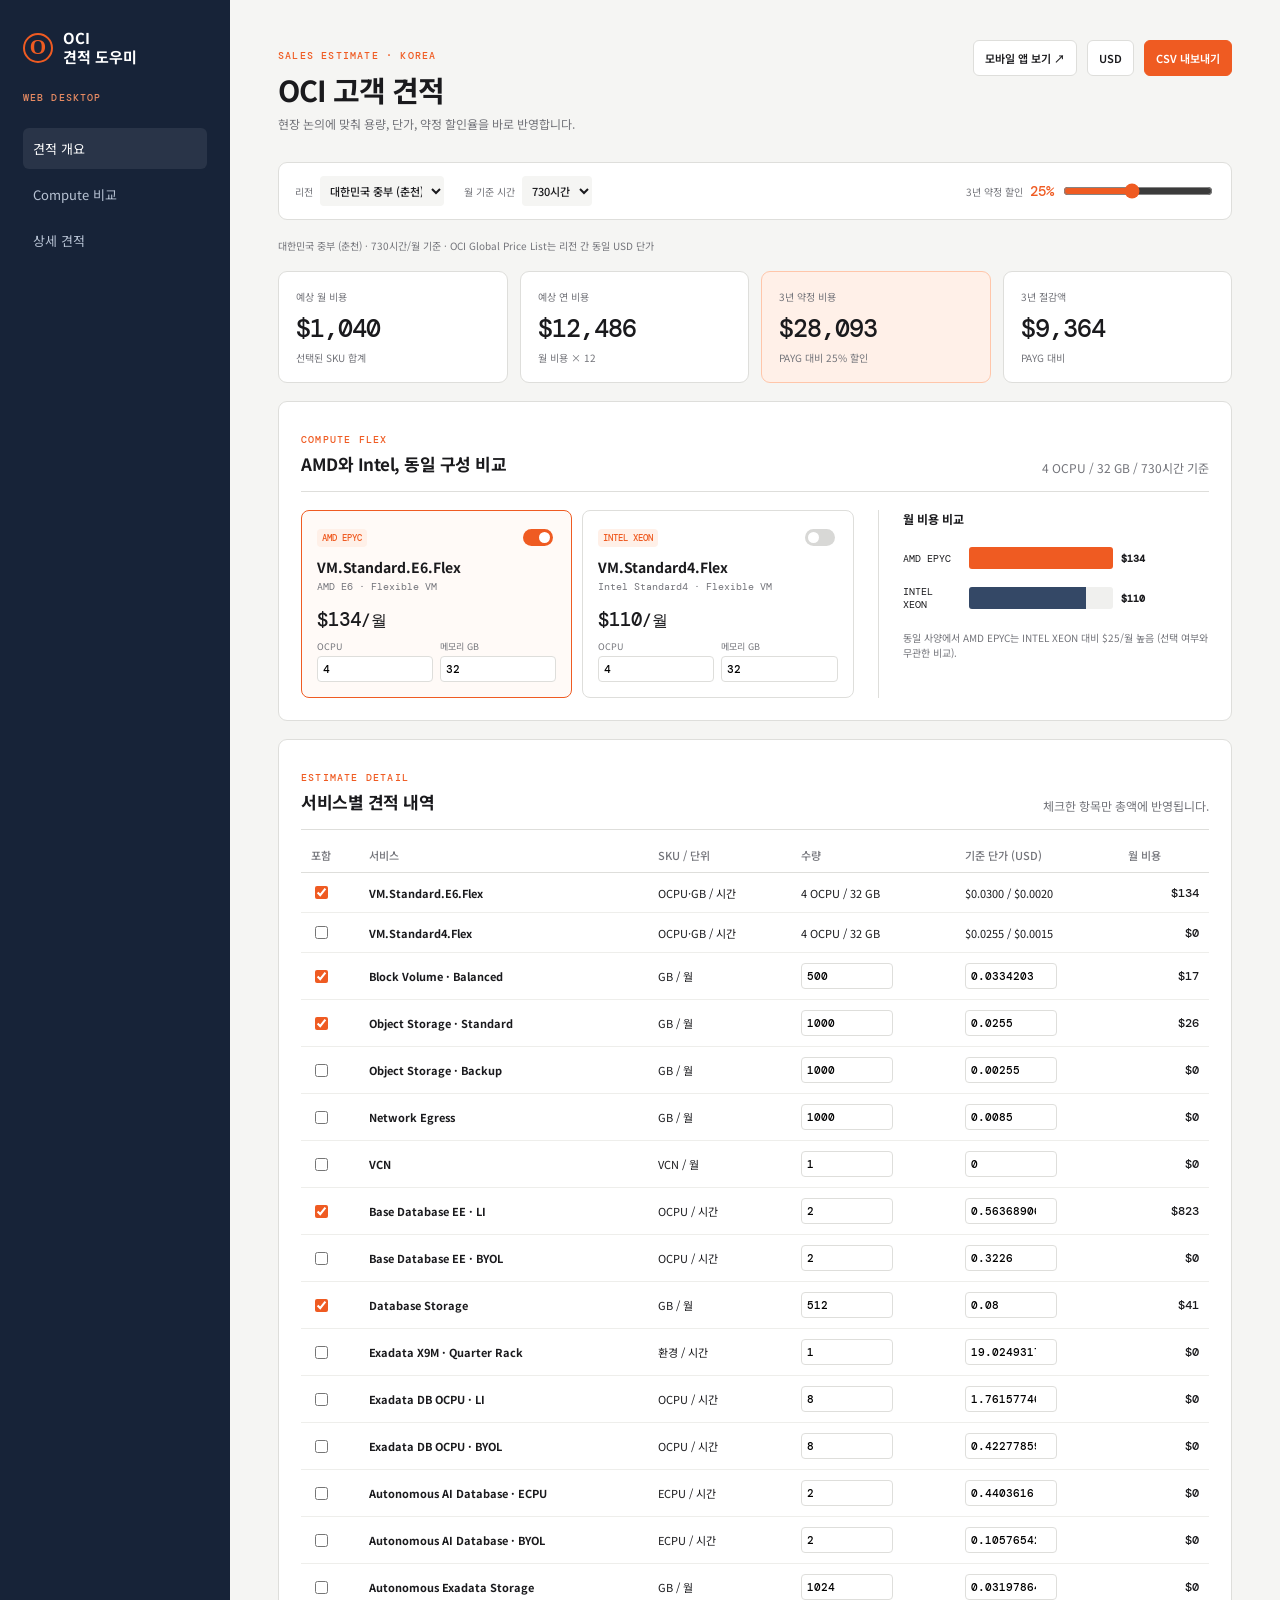
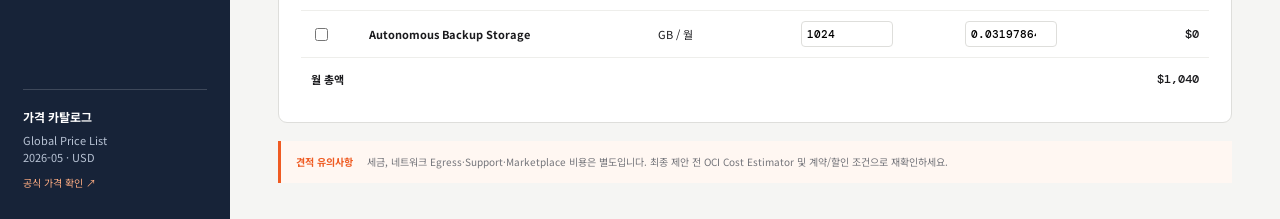
==== desktop.html @ 8a2c7ce1 "Add OCI cost estimator with shared pricing catalog Consolidates mobile/desktop pricing into a single" ====
<!doctype html>
<html lang="ko">
<head>
  <meta charset="UTF-8"><meta name="viewport" content="width=device-width,initial-scale=1.0">
  <title>OCI 견적 도우미 | PC 웹</title>
  <link rel="preconnect" href="https://fonts.googleapis.com"><link rel="preconnect" href="https://fonts.gstatic.com" crossorigin>
  <link href="https://fonts.googleapis.com/css2?family=DM+Mono:wght@400;500&family=Noto+Sans+KR:wght@400;500;600;700;800&display=swap" rel="stylesheet">
  <link rel="stylesheet" href="./desktop.css">
</head>
<body>
  <div class="shell">
    <aside><a class="brand" href="./desktop.html"><i>O</i><span>OCI<br>견적 도우미</span></a><span class="mode">WEB DESKTOP</span>
      <nav><a class="active" href="#overview">견적 개요</a><a href="#compute">Compute 비교</a><a href="#estimate">상세 견적</a></nav>
      <div class="aside-note"><b>가격 카탈로그</b><span>Global Price List<br>2026-05 · USD</span><a href="https://www.oracle.com/cloud/pricing/" target="_blank" rel="noreferrer">공식 가격 확인 ↗</a></div>
    </aside>
    <main>
      <header><div><span class="kicker">SALES ESTIMATE · KOREA</span><h1>OCI 고객 견적</h1><p>현장 논의에 맞춰 용량, 단가, 약정 할인율을 바로 반영합니다.</p></div><div class="header-actions"><a href="./index.html">모바일 앱 보기 ↗</a><button id="currency" type="button">USD</button><button id="csv">CSV 내보내기</button></div></header>
      <section class="controls" aria-label="공통 견적 설정"><label>리전<select id="region"><option>대한민국 중부 (춘천)</option><option>대한민국 북부 (서울)</option></select></label><label>월 기준 시간<select id="hours"><option value="730">730시간</option><option value="744">744시간</option><option value="720">720시간</option></select></label><label class="discount-label">3년 약정 할인 <b id="discountText">25%</b><input id="discount" type="range" min="0" max="55" value="25"></label></section>
      <p class="quote-meta" id="quoteMeta"></p>
      <section id="overview" class="kpis"><article><span>예상 월 비용</span><strong id="monthly">$0</strong><small>선택된 SKU 합계</small></article><article><span>예상 연 비용</span><strong id="annual">$0</strong><small>월 비용 × 12</small></article><article class="accent"><span>3년 약정 비용</span><strong id="term">$0</strong><small id="termNote">할인 적용</small></article><article><span>3년 절감액</span><strong id="saving">$0</strong><small>PAYG 대비</small></article></section>
      <section id="compute" class="panel"><div class="section-heading"><div><span class="kicker">COMPUTE FLEX</span><h2>AMD와 Intel, 동일 구성 비교</h2></div><p>4 OCPU / 32 GB / <span id="chartHours">730</span>시간 기준</p></div><div class="compute-layout"><div id="computeCards" class="compute-cards"></div><div class="chart-wrap"><h3>월 비용 비교</h3><div class="bar-chart" id="barChart" role="img" aria-label="AMD 및 Intel 월 비용 비교 막대 차트"></div><p class="chart-note" id="chartNote"></p></div></div></section>
      <section id="estimate" class="panel"><div class="section-heading"><div><span class="kicker">ESTIMATE DETAIL</span><h2>서비스별 견적 내역</h2></div><p>체크한 항목만 총액에 반영됩니다.</p></div><div class="table-wrap"><table><thead><tr><th>포함</th><th>서비스</th><th>SKU / 단위</th><th>수량</th><th>기준 단가 (USD)</th><th>월 비용</th></tr></thead><tbody id="lines"></tbody><tfoot><tr><td colspan="5">월 총액</td><td id="tableTotal">$0</td></tr></tfoot></table></div></section>
      <section class="notice"><b>견적 유의사항</b><span>세금, 네트워크 Egress·Support·Marketplace 비용은 별도입니다. 최종 제안 전 OCI Cost Estimator 및 계약/할인 조건으로 재확인하세요.</span></section>
    </main>
  </div>
  <script src="./pricing-catalog.js"></script>
  <script src="./desktop.js"></script>
</body>
</html>
---- desktop.css ----
:root{--navy:#172338;--ink:#1a1a1d;--muted:#73747a;--paper:#f5f5f3;--line:#dededb;--orange:#ef5b22;--soft:#fff0e8}*{box-sizing:border-box}body{margin:0;background:var(--paper);font-family:'Noto Sans KR',sans-serif;color:var(--ink)}.shell{display:grid;grid-template-columns:230px minmax(0,1fr);min-height:100vh}aside{background:var(--navy);color:#fff;padding:29px 23px;display:flex;flex-direction:column}.brand{color:#fff;text-decoration:none;display:flex;gap:10px;align-items:center;font-weight:700;line-height:1.25;font-size:15px}.brand i{font:700 21px Georgia;color:var(--orange);border:2px solid var(--orange);border-radius:50%;height:30px;width:30px;display:grid;place-items:center}.mode{font:500 10px 'DM Mono';letter-spacing:1.1px;color:#e78b63;margin:24px 0}nav{display:grid;gap:5px}nav a{color:#b8c3d4;text-decoration:none;font-size:13px;padding:11px 10px;border-radius:6px}nav a.active,nav a:hover{color:#fff;background:#ffffff14}.aside-note{margin-top:auto;border-top:1px solid #ffffff2b;padding-top:18px;display:grid;gap:6px;font-size:11px;color:#b8c3d4;line-height:1.5}.aside-note b{color:#fff;font-size:12px}.aside-note a{color:#ffad82;text-decoration:none;font-size:10px;margin-top:4px}main{padding:40px 48px 36px;max-width:1500px;width:100%;margin:auto}header{display:flex;justify-content:space-between;gap:24px;align-items:flex-start}.kicker{font:500 10px 'DM Mono';letter-spacing:1.2px;color:var(--orange)}h1{font-size:29px;letter-spacing:-1px;margin:4px 0 5px}header p,.section-heading p{margin:0;color:var(--muted);font-size:12px}.header-actions{display:flex;gap:10px;align-items:center}.header-actions a,.header-actions button{font:600 11px 'Noto Sans KR';padding:9px 11px;border-radius:6px;border:1px solid var(--line);color:var(--ink);background:#fff;text-decoration:none}.header-actions button{background:var(--orange);color:#fff;border-color:var(--orange)}.header-actions #currency{background:#fff;color:var(--ink);border-color:var(--line)}.controls{margin:30px 0 18px;background:#fff;border:1px solid var(--line);border-radius:9px;padding:13px 16px;display:flex;gap:20px;align-items:center}.controls label{font-size:10px;color:var(--muted);display:flex;gap:7px;align-items:center}.controls select{font:500 11px 'Noto Sans KR';color:var(--ink);border:0;background:#f5f5f3;padding:6px;border-radius:4px}.discount-label{margin-left:auto}.discount-label b{color:var(--orange);font:500 14px 'DM Mono'}.discount-label input{accent-color:var(--orange);width:150px}.quote-meta{margin:0 0 18px;color:var(--muted);font-size:10px}.kpis{display:grid;grid-template-columns:repeat(4,1fr);gap:12px}.kpis article{background:#fff;border:1px solid var(--line);border-radius:9px;padding:17px}.kpis article span,.kpis small{display:block;color:var(--muted);font-size:10px}.kpis strong{display:block;font:500 25px 'DM Mono';letter-spacing:-1px;margin:8px 0 5px}.kpis .accent{border-color:#ffc6aa;background:var(--soft)}.panel{margin-top:18px;background:#fff;border:1px solid var(--line);border-radius:9px;padding:22px}.section-heading{display:flex;justify-content:space-between;gap:20px;align-items:end;border-bottom:1px solid var(--line);padding-bottom:15px}.section-heading h2{font-size:17px;letter-spacing:-.5px;margin:3px 0 0}.compute-layout{display:grid;grid-template-columns:1.25fr .75fr;gap:24px;padding-top:18px}.compute-cards{display:grid;grid-template-columns:1fr 1fr;gap:10px}.compute{border:1px solid var(--line);border-radius:8px;padding:15px}.compute.selected{border:1.5px solid var(--orange);background:#fffaf7}.compute-head{display:flex;justify-content:space-between;align-items:center}.compute h3{font-size:14px;margin:8px 0 3px}.compute p{font:10px 'DM Mono';color:var(--muted);margin:0}.badge{font:500 9px 'DM Mono';color:var(--orange);background:var(--soft);padding:3px 5px;border-radius:4px}.switch{appearance:none;width:30px;height:17px;border-radius:12px;background:#d8d8d6;position:relative;cursor:pointer}.switch:after{content:'';position:absolute;width:11px;height:11px;top:3px;left:3px;border-radius:50%;background:#fff;transition:.2s}.switch:checked{background:var(--orange)}.switch:checked:after{left:16px}.compute .amount{font:500 19px 'DM Mono';margin:14px 0 8px}.fields{display:grid;grid-template-columns:1fr 1fr;gap:7px}.fields label{font-size:9px;color:var(--muted)}.fields input{margin-top:3px;display:block;width:100%;padding:5px;border:1px solid var(--line);border-radius:4px;font:500 11px 'DM Mono'}.chart-wrap{border-left:1px solid var(--line);padding-left:24px}.chart-wrap h3{font-size:12px;margin:0 0 20px}.bar-chart{display:grid;gap:16px}.bar-row{display:grid;grid-template-columns:58px 1fr 88px;gap:8px;align-items:center;font:10px 'DM Mono'}.track{height:22px;background:#f0f0ee;border-radius:3px;overflow:hidden}.bar{height:100%;background:var(--orange);min-width:2px}.bar.intel{background:#344866}.chart-note{font-size:10px;color:var(--muted);line-height:1.5;margin-top:19px}.table-wrap{overflow:auto;margin-top:17px}table{border-collapse:collapse;width:100%;font-size:11px;min-width:820px}th{color:var(--muted);font-weight:500;text-align:left;padding:0 10px 9px;border-bottom:1px solid var(--line)}td{padding:10px;border-bottom:1px solid #eeeeeb}td:nth-child(4) input,td:nth-child(5) input{width:92px;border:1px solid var(--line);border-radius:4px;padding:5px;font:500 11px 'DM Mono'}td:last-child,tfoot td:last-child{text-align:right;font:500 12px 'DM Mono'}tfoot td{padding:13px 10px;border:0;font-weight:700}.check{accent-color:var(--orange)}.notice{display:flex;gap:14px;margin-top:18px;padding:13px 15px;border-left:3px solid var(--orange);background:#fff7f2;font-size:10px;line-height:1.6}.notice b{white-space:nowrap;color:var(--orange)}.notice span{color:var(--muted)}@media(max-width:900px){.shell{grid-template-columns:1fr}aside{display:none}main{padding:24px 18px}.kpis{grid-template-columns:1fr 1fr}.compute-layout{grid-template-columns:1fr}.chart-wrap{border-left:0;border-top:1px solid var(--line);padding:18px 0 0}.controls{flex-wrap:wrap}.discount-label{margin-left:0}}@media(max-width:560px){header{display:grid}.kpis{grid-template-columns:1fr}.compute-cards{grid-template-columns:1fr}.controls{align-items:flex-start;display:grid}.discount-label input{width:100%}}
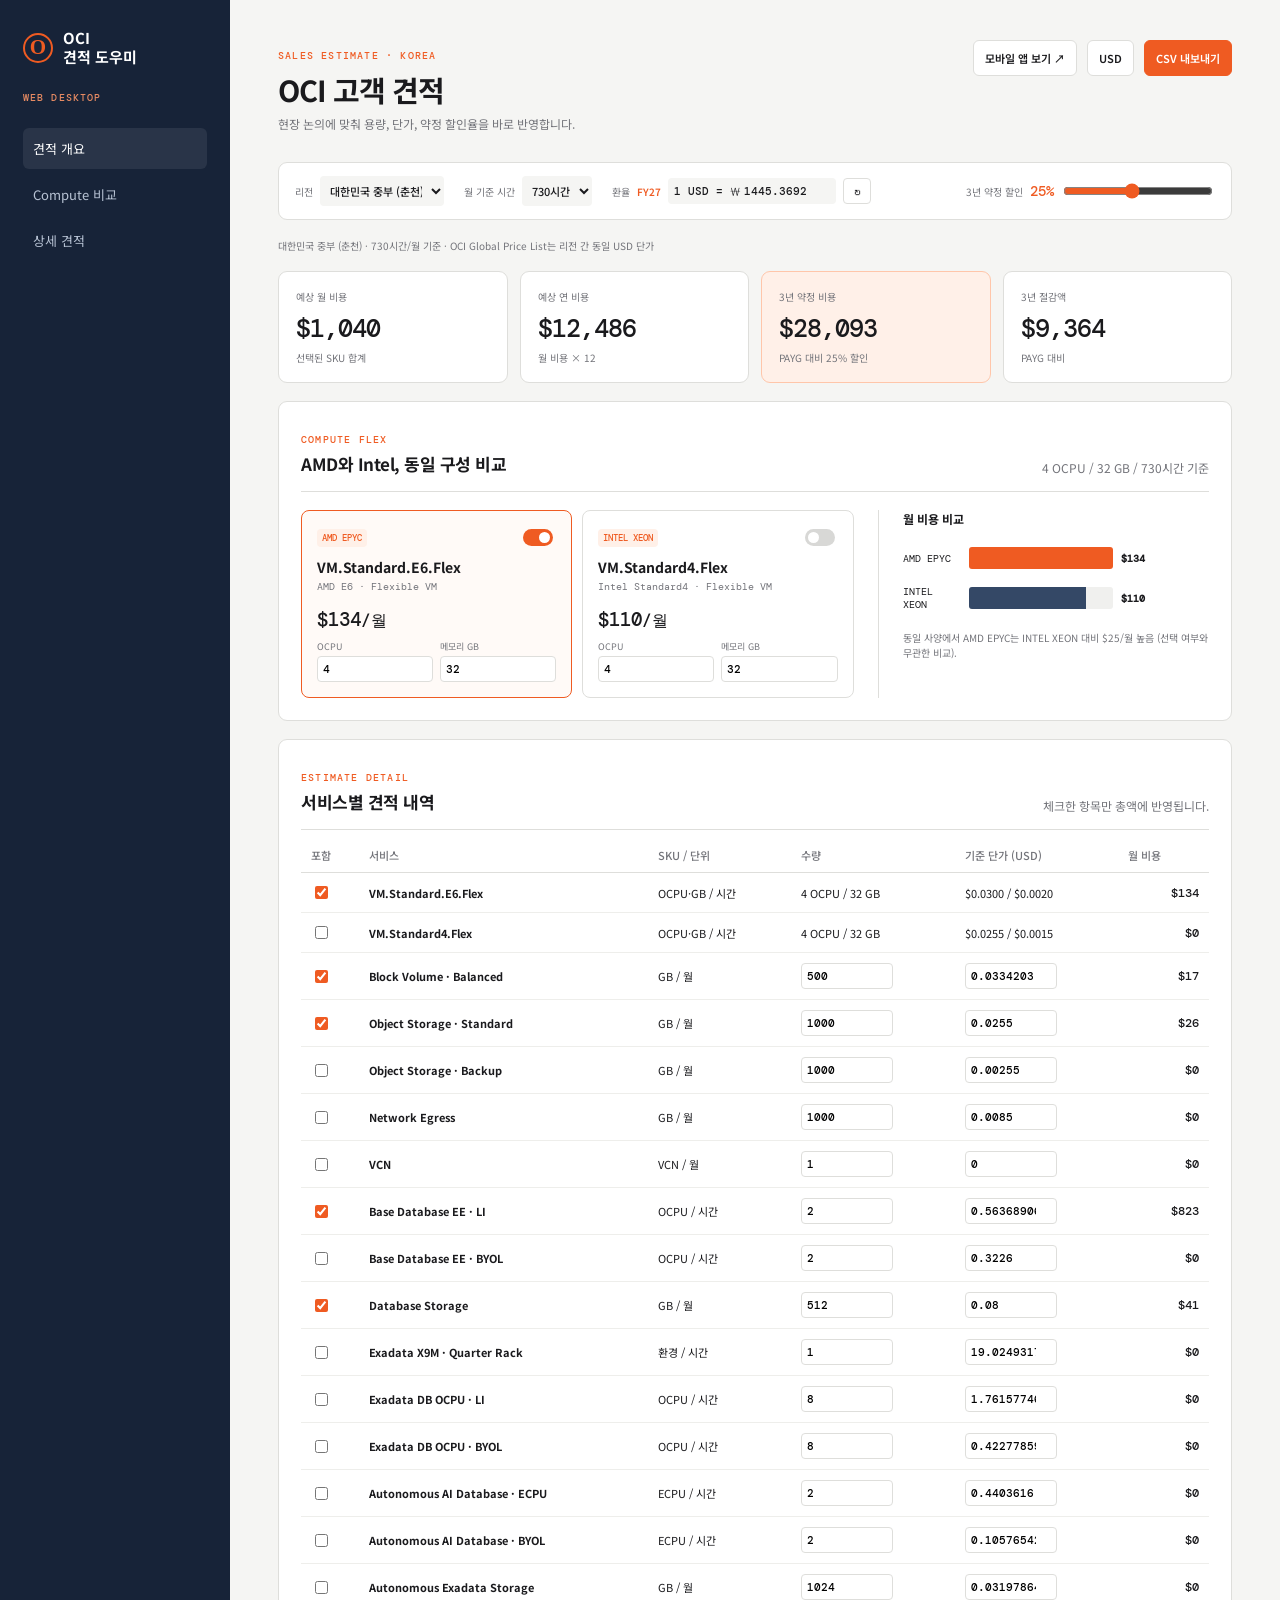
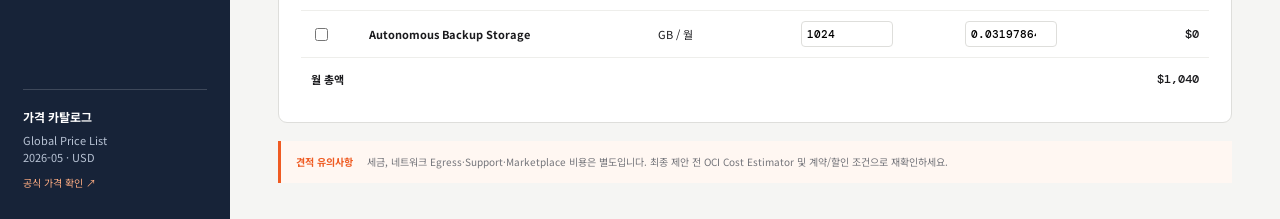
==== commit 15759dcc: "Add editable FY27 exchange rate with reload button Default KRW conversion is now 1 USD = 1445.3692 (" ====
--- a/desktop.html
+++ b/desktop.html
@@ -2,6 +2,14 @@
 <html lang="ko">
 <head>
   <meta charset="UTF-8"><meta name="viewport" content="width=device-width,initial-scale=1.0">
+  <meta name="theme-color" content="#172338" />
+  <meta name="apple-mobile-web-app-capable" content="yes" />
+  <meta name="mobile-web-app-capable" content="yes" />
+  <meta name="apple-mobile-web-app-status-bar-style" content="default" />
+  <meta name="apple-mobile-web-app-title" content="OCI 견적" />
+  <link rel="manifest" href="./manifest.webmanifest" />
+  <link rel="icon" href="./icons/icon.svg" type="image/svg+xml" />
+  <link rel="apple-touch-icon" href="./icons/apple-touch-icon.png" />
   <title>OCI 견적 도우미 | PC 웹</title>
   <link rel="preconnect" href="https://fonts.googleapis.com"><link rel="preconnect" href="https://fonts.gstatic.com" crossorigin>
   <link href="https://fonts.googleapis.com/css2?family=DM+Mono:wght@400;500&family=Noto+Sans+KR:wght@400;500;600;700;800&display=swap" rel="stylesheet">
@@ -15,7 +23,7 @@
     </aside>
     <main>
       <header><div><span class="kicker">SALES ESTIMATE · KOREA</span><h1>OCI 고객 견적</h1><p>현장 논의에 맞춰 용량, 단가, 약정 할인율을 바로 반영합니다.</p></div><div class="header-actions"><a href="./index.html">모바일 앱 보기 ↗</a><button id="currency" type="button">USD</button><button id="csv">CSV 내보내기</button></div></header>
-      <section class="controls" aria-label="공통 견적 설정"><label>리전<select id="region"><option>대한민국 중부 (춘천)</option><option>대한민국 북부 (서울)</option></select></label><label>월 기준 시간<select id="hours"><option value="730">730시간</option><option value="744">744시간</option><option value="720">720시간</option></select></label><label class="discount-label">3년 약정 할인 <b id="discountText">25%</b><input id="discount" type="range" min="0" max="55" value="25"></label></section>
+      <section class="controls" aria-label="공통 견적 설정"><label>리전<select id="region"><option>대한민국 중부 (춘천)</option><option>대한민국 북부 (서울)</option></select></label><label>월 기준 시간<select id="hours"><option value="730">730시간</option><option value="744">744시간</option><option value="720">720시간</option></select></label><div class="fx-field"><label for="fxRate">환율 <b id="fxBasis">FY27</b></label><span class="fx-input">1 USD = ₩<input id="fxRate" type="number" min="0" step="0.0001" inputmode="decimal"></span><button type="button" id="fxReload" title="환율 적용 후 원화 금액 다시 계산" aria-label="환율 적용 후 원화 금액 다시 계산">↻</button></div><label class="discount-label">3년 약정 할인 <b id="discountText">25%</b><input id="discount" type="range" min="0" max="55" value="25"></label></section>
       <p class="quote-meta" id="quoteMeta"></p>
       <section id="overview" class="kpis"><article><span>예상 월 비용</span><strong id="monthly">$0</strong><small>선택된 SKU 합계</small></article><article><span>예상 연 비용</span><strong id="annual">$0</strong><small>월 비용 × 12</small></article><article class="accent"><span>3년 약정 비용</span><strong id="term">$0</strong><small id="termNote">할인 적용</small></article><article><span>3년 절감액</span><strong id="saving">$0</strong><small>PAYG 대비</small></article></section>
       <section id="compute" class="panel"><div class="section-heading"><div><span class="kicker">COMPUTE FLEX</span><h2>AMD와 Intel, 동일 구성 비교</h2></div><p>4 OCPU / 32 GB / <span id="chartHours">730</span>시간 기준</p></div><div class="compute-layout"><div id="computeCards" class="compute-cards"></div><div class="chart-wrap"><h3>월 비용 비교</h3><div class="bar-chart" id="barChart" role="img" aria-label="AMD 및 Intel 월 비용 비교 막대 차트"></div><p class="chart-note" id="chartNote"></p></div></div></section>
@@ -25,5 +33,6 @@
   </div>
   <script src="./pricing-catalog.js"></script>
   <script src="./desktop.js"></script>
+  <script src="./pwa.js"></script>
 </body>
 </html>
--- a/desktop.css
+++ b/desktop.css
@@ -1 +1,8 @@
 :root{--navy:#172338;--ink:#1a1a1d;--muted:#73747a;--paper:#f5f5f3;--line:#dededb;--orange:#ef5b22;--soft:#fff0e8}*{box-sizing:border-box}body{margin:0;background:var(--paper);font-family:'Noto Sans KR',sans-serif;color:var(--ink)}.shell{display:grid;grid-template-columns:230px minmax(0,1fr);min-height:100vh}aside{background:var(--navy);color:#fff;padding:29px 23px;display:flex;flex-direction:column}.brand{color:#fff;text-decoration:none;display:flex;gap:10px;align-items:center;font-weight:700;line-height:1.25;font-size:15px}.brand i{font:700 21px Georgia;color:var(--orange);border:2px solid var(--orange);border-radius:50%;height:30px;width:30px;display:grid;place-items:center}.mode{font:500 10px 'DM Mono';letter-spacing:1.1px;color:#e78b63;margin:24px 0}nav{display:grid;gap:5px}nav a{color:#b8c3d4;text-decoration:none;font-size:13px;padding:11px 10px;border-radius:6px}nav a.active,nav a:hover{color:#fff;background:#ffffff14}.aside-note{margin-top:auto;border-top:1px solid #ffffff2b;padding-top:18px;display:grid;gap:6px;font-size:11px;color:#b8c3d4;line-height:1.5}.aside-note b{color:#fff;font-size:12px}.aside-note a{color:#ffad82;text-decoration:none;font-size:10px;margin-top:4px}main{padding:40px 48px 36px;max-width:1500px;width:100%;margin:auto}header{display:flex;justify-content:space-between;gap:24px;align-items:flex-start}.kicker{font:500 10px 'DM Mono';letter-spacing:1.2px;color:var(--orange)}h1{font-size:29px;letter-spacing:-1px;margin:4px 0 5px}header p,.section-heading p{margin:0;color:var(--muted);font-size:12px}.header-actions{display:flex;gap:10px;align-items:center}.header-actions a,.header-actions button{font:600 11px 'Noto Sans KR';padding:9px 11px;border-radius:6px;border:1px solid var(--line);color:var(--ink);background:#fff;text-decoration:none}.header-actions button{background:var(--orange);color:#fff;border-color:var(--orange)}.header-actions #currency{background:#fff;color:var(--ink);border-color:var(--line)}.controls{margin:30px 0 18px;background:#fff;border:1px solid var(--line);border-radius:9px;padding:13px 16px;display:flex;gap:20px;align-items:center}.controls label{font-size:10px;color:var(--muted);display:flex;gap:7px;align-items:center}.controls select{font:500 11px 'Noto Sans KR';color:var(--ink);border:0;background:#f5f5f3;padding:6px;border-radius:4px}.discount-label{margin-left:auto}.discount-label b{color:var(--orange);font:500 14px 'DM Mono'}.discount-label input{accent-color:var(--orange);width:150px}.quote-meta{margin:0 0 18px;color:var(--muted);font-size:10px}.kpis{display:grid;grid-template-columns:repeat(4,1fr);gap:12px}.kpis article{background:#fff;border:1px solid var(--line);border-radius:9px;padding:17px}.kpis article span,.kpis small{display:block;color:var(--muted);font-size:10px}.kpis strong{display:block;font:500 25px 'DM Mono';letter-spacing:-1px;margin:8px 0 5px}.kpis .accent{border-color:#ffc6aa;background:var(--soft)}.panel{margin-top:18px;background:#fff;border:1px solid var(--line);border-radius:9px;padding:22px}.section-heading{display:flex;justify-content:space-between;gap:20px;align-items:end;border-bottom:1px solid var(--line);padding-bottom:15px}.section-heading h2{font-size:17px;letter-spacing:-.5px;margin:3px 0 0}.compute-layout{display:grid;grid-template-columns:1.25fr .75fr;gap:24px;padding-top:18px}.compute-cards{display:grid;grid-template-columns:1fr 1fr;gap:10px}.compute{border:1px solid var(--line);border-radius:8px;padding:15px}.compute.selected{border:1.5px solid var(--orange);background:#fffaf7}.compute-head{display:flex;justify-content:space-between;align-items:center}.compute h3{font-size:14px;margin:8px 0 3px}.compute p{font:10px 'DM Mono';color:var(--muted);margin:0}.badge{font:500 9px 'DM Mono';color:var(--orange);background:var(--soft);padding:3px 5px;border-radius:4px}.switch{appearance:none;width:30px;height:17px;border-radius:12px;background:#d8d8d6;position:relative;cursor:pointer}.switch:after{content:'';position:absolute;width:11px;height:11px;top:3px;left:3px;border-radius:50%;background:#fff;transition:.2s}.switch:checked{background:var(--orange)}.switch:checked:after{left:16px}.compute .amount{font:500 19px 'DM Mono';margin:14px 0 8px}.fields{display:grid;grid-template-columns:1fr 1fr;gap:7px}.fields label{font-size:9px;color:var(--muted)}.fields input{margin-top:3px;display:block;width:100%;padding:5px;border:1px solid var(--line);border-radius:4px;font:500 11px 'DM Mono'}.chart-wrap{border-left:1px solid var(--line);padding-left:24px}.chart-wrap h3{font-size:12px;margin:0 0 20px}.bar-chart{display:grid;gap:16px}.bar-row{display:grid;grid-template-columns:58px 1fr 88px;gap:8px;align-items:center;font:10px 'DM Mono'}.track{height:22px;background:#f0f0ee;border-radius:3px;overflow:hidden}.bar{height:100%;background:var(--orange);min-width:2px}.bar.intel{background:#344866}.chart-note{font-size:10px;color:var(--muted);line-height:1.5;margin-top:19px}.table-wrap{overflow:auto;margin-top:17px}table{border-collapse:collapse;width:100%;font-size:11px;min-width:820px}th{color:var(--muted);font-weight:500;text-align:left;padding:0 10px 9px;border-bottom:1px solid var(--line)}td{padding:10px;border-bottom:1px solid #eeeeeb}td:nth-child(4) input,td:nth-child(5) input{width:92px;border:1px solid var(--line);border-radius:4px;padding:5px;font:500 11px 'DM Mono'}td:last-child,tfoot td:last-child{text-align:right;font:500 12px 'DM Mono'}tfoot td{padding:13px 10px;border:0;font-weight:700}.check{accent-color:var(--orange)}.notice{display:flex;gap:14px;margin-top:18px;padding:13px 15px;border-left:3px solid var(--orange);background:#fff7f2;font-size:10px;line-height:1.6}.notice b{white-space:nowrap;color:var(--orange)}.notice span{color:var(--muted)}@media(max-width:900px){.shell{grid-template-columns:1fr}aside{display:none}main{padding:24px 18px}.kpis{grid-template-columns:1fr 1fr}.compute-layout{grid-template-columns:1fr}.chart-wrap{border-left:0;border-top:1px solid var(--line);padding:18px 0 0}.controls{flex-wrap:wrap}.discount-label{margin-left:0}}@media(max-width:560px){header{display:grid}.kpis{grid-template-columns:1fr}.compute-cards{grid-template-columns:1fr}.controls{align-items:flex-start;display:grid}.discount-label input{width:100%}}
+
+.fx-field{display:flex;gap:7px;align-items:center;font-size:10px;color:var(--muted)}
+.fx-field label b{color:var(--orange);font-weight:600}
+.fx-input{display:flex;align-items:center;gap:3px;background:#f5f5f3;border-radius:4px;padding:0 6px;font:500 11px 'DM Mono';color:var(--ink)}
+.fx-input input{width:86px;border:0;background:transparent;font:500 11px 'DM Mono';color:var(--ink);padding:6px 0;outline:0}
+#fxReload{border:1px solid var(--line);background:#fff;color:var(--ink);border-radius:4px;width:28px;height:26px;font-size:14px;line-height:1;cursor:pointer}
+#fxReload.pending{background:var(--orange);border-color:var(--orange);color:#fff}
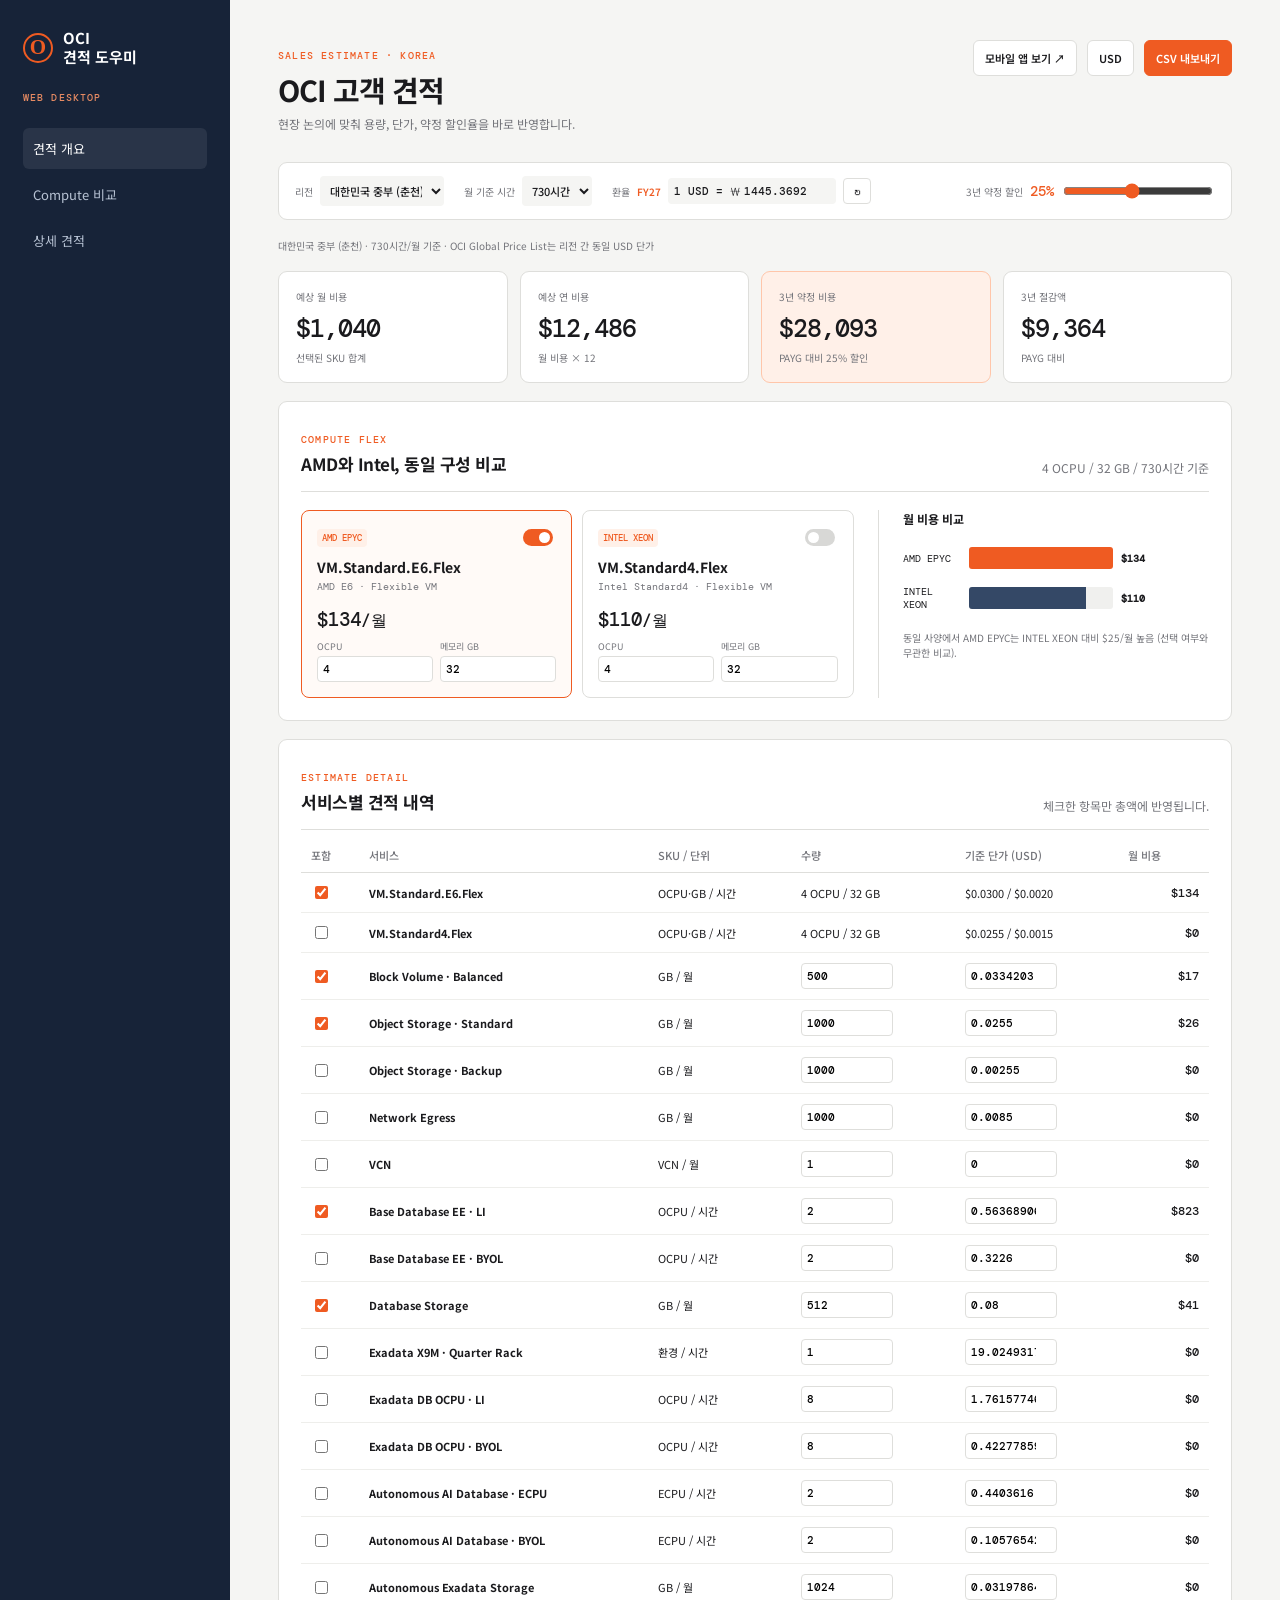
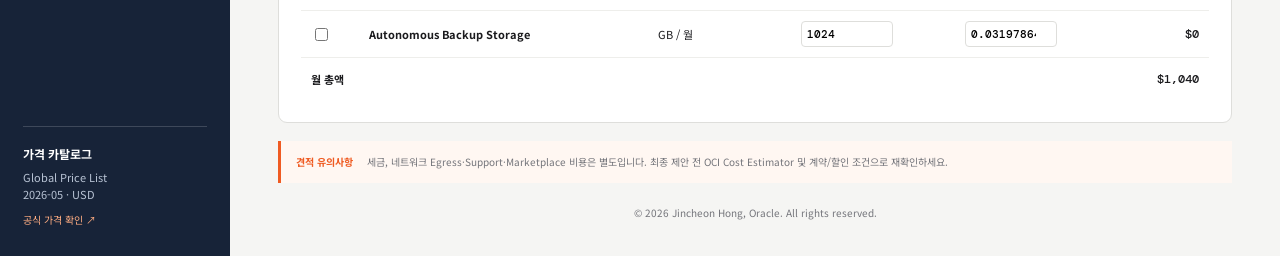
==== commit b163de8c: "Add copyright notice to page footers Co-Authored-By: Claude Opus 5.5 <noreply@anthropic.com>" ====
--- a/desktop.html
+++ b/desktop.html
@@ -29,6 +29,7 @@
       <section id="compute" class="panel"><div class="section-heading"><div><span class="kicker">COMPUTE FLEX</span><h2>AMD와 Intel, 동일 구성 비교</h2></div><p>4 OCPU / 32 GB / <span id="chartHours">730</span>시간 기준</p></div><div class="compute-layout"><div id="computeCards" class="compute-cards"></div><div class="chart-wrap"><h3>월 비용 비교</h3><div class="bar-chart" id="barChart" role="img" aria-label="AMD 및 Intel 월 비용 비교 막대 차트"></div><p class="chart-note" id="chartNote"></p></div></div></section>
       <section id="estimate" class="panel"><div class="section-heading"><div><span class="kicker">ESTIMATE DETAIL</span><h2>서비스별 견적 내역</h2></div><p>체크한 항목만 총액에 반영됩니다.</p></div><div class="table-wrap"><table><thead><tr><th>포함</th><th>서비스</th><th>SKU / 단위</th><th>수량</th><th>기준 단가 (USD)</th><th>월 비용</th></tr></thead><tbody id="lines"></tbody><tfoot><tr><td colspan="5">월 총액</td><td id="tableTotal">$0</td></tr></tfoot></table></div></section>
       <section class="notice"><b>견적 유의사항</b><span>세금, 네트워크 Egress·Support·Marketplace 비용은 별도입니다. 최종 제안 전 OCI Cost Estimator 및 계약/할인 조건으로 재확인하세요.</span></section>
+      <footer class="copyright">© 2026 Jincheon Hong, Oracle. All rights reserved.</footer>
     </main>
   </div>
   <script src="./pricing-catalog.js"></script>
--- a/desktop.css
+++ b/desktop.css
@@ -6,3 +6,4 @@
 .fx-input input{width:86px;border:0;background:transparent;font:500 11px 'DM Mono';color:var(--ink);padding:6px 0;outline:0}
 #fxReload{border:1px solid var(--line);background:#fff;color:var(--ink);border-radius:4px;width:28px;height:26px;font-size:14px;line-height:1;cursor:pointer}
 #fxReload.pending{background:var(--orange);border-color:var(--orange);color:#fff}
+.copyright{margin-top:22px;color:var(--muted);font-size:10px;text-align:center}
